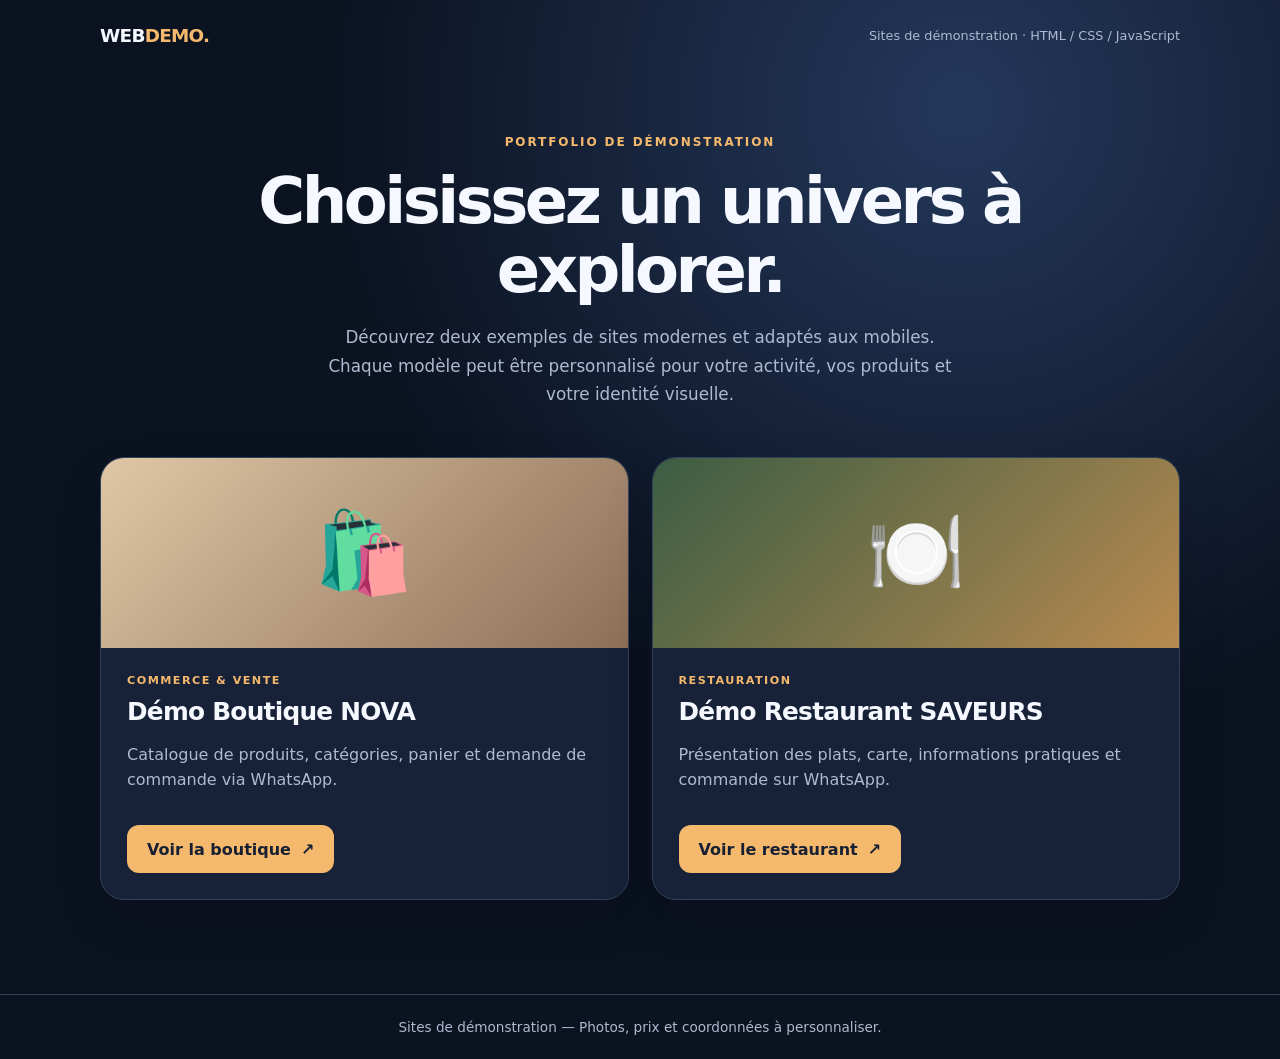
==== index.html @ 4763c435 "Ajout des sites de demonstration boutique et restaurant" ====
<!DOCTYPE html>
<html lang="fr">
<head>
  <meta charset="UTF-8">
  <meta name="viewport" content="width=device-width, initial-scale=1">
  <meta name="theme-color" content="#101827">
  <meta name="description" content="Deux exemples de sites professionnels : boutique en ligne et restaurant.">
  <title>Mes démonstrations de sites web</title>
  <style>
    :root{color-scheme:dark;--bg:#0b1220;--card:#172238;--line:#30415b;--text:#f6f8ff;--muted:#adbad0;--accent:#f5b96d}
    *{box-sizing:border-box}
    body{margin:0;min-height:100vh;font-family:Inter,system-ui,-apple-system,'Segoe UI',sans-serif;color:var(--text);background:radial-gradient(ellipse at 75% 10%,#24385b 0%,transparent 47%),var(--bg)}
    .container{width:min(1080px,calc(100% - 36px));margin:auto}
    header{padding:25px 0;display:flex;justify-content:space-between;align-items:center;gap:20px}
    .logo{font-size:1.15rem;font-weight:800;letter-spacing:-.04em}.logo span{color:var(--accent)}
    header small{color:var(--muted);font-size:.8rem}
    main{text-align:center;padding:64px 0 94px}
    .eyebrow{color:var(--accent);font-weight:700;text-transform:uppercase;letter-spacing:.16em;font-size:.75rem}
    h1{font-size:clamp(2.2rem,5vw,4rem);letter-spacing:-.055em;line-height:1.08;max-width:790px;margin:18px auto}
    .intro{color:var(--muted);max-width:630px;margin:0 auto 48px;line-height:1.7;font-size:1.05rem}
    .grid{display:grid;grid-template-columns:repeat(2,minmax(0,1fr));gap:23px;text-align:left}
    .card{border:1px solid var(--line);border-radius:24px;background:var(--card);overflow:hidden;box-shadow:0 20px 50px #0002;transition:transform .2s,border-color .2s}
    .card:hover{transform:translateY(-4px);border-color:#8191aa}
    .visual{height:190px;display:flex;align-items:center;justify-content:center;font-size:5rem}
    .shop{background:linear-gradient(135deg,#dfc7a6,#8d6f58);}.food{background:linear-gradient(135deg,#3b5d43,#b88a50)}
    .body{padding:26px}.tag{color:var(--accent);text-transform:uppercase;font-size:.7rem;font-weight:700;letter-spacing:.13em}
    h2{margin:10px 0;font-size:1.55rem;letter-spacing:-.03em}.desc{color:var(--muted);line-height:1.6;min-height:50px}
    .btn{display:inline-flex;align-items:center;justify-content:center;gap:10px;margin-top:16px;background:var(--accent);color:#172033;padding:14px 20px;border-radius:12px;font-weight:800;text-decoration:none;min-height:48px}
    .btn:hover,.btn:focus-visible{background:#ffd093;outline-offset:3px}
    footer{border-top:1px solid var(--line);padding:24px 0;text-align:center;color:var(--muted);font-size:.85rem}
    @media(max-width:680px){header{padding:18px 0}header small{display:none}main{padding:44px 0 68px}.grid{grid-template-columns:1fr}.visual{height:155px}.intro{font-size:.97rem;margin-bottom:30px}.body{padding:22px}.btn{width:100%}}
  </style>
</head>
<body>
  <div class="container">
    <header><div class="logo">WEB<span>DEMO.</span></div><small>Sites de démonstration · HTML / CSS / JavaScript</small></header>
    <main>
      <div class="eyebrow">Portfolio de démonstration</div>
      <h1>Choisissez un univers à explorer.</h1>
      <p class="intro">Découvrez deux exemples de sites modernes et adaptés aux mobiles. Chaque modèle peut être personnalisé pour votre activité, vos produits et votre identité visuelle.</p>
      <section class="grid" aria-label="Choix de démonstration">
        <article class="card">
          <div class="visual shop" aria-hidden="true">🛍️</div>
          <div class="body"><div class="tag">Commerce & vente</div><h2>Démo Boutique NOVA</h2><p class="desc">Catalogue de produits, catégories, panier et demande de commande via WhatsApp.</p><a class="btn" href="./boutique/index.html">Voir la boutique <span aria-hidden="true">↗</span></a></div>
        </article>
        <article class="card">
          <div class="visual food" aria-hidden="true">🍽️</div>
          <div class="body"><div class="tag">Restauration</div><h2>Démo Restaurant SAVEURS</h2><p class="desc">Présentation des plats, carte, informations pratiques et commande sur WhatsApp.</p><a class="btn" href="./restaurant/index.html">Voir le restaurant <span aria-hidden="true">↗</span></a></div>
        </article>
      </section>
    </main>
  </div>
  <footer><div class="container">Sites de démonstration — Photos, prix et coordonnées à personnaliser.</div></footer>
</body>
</html>
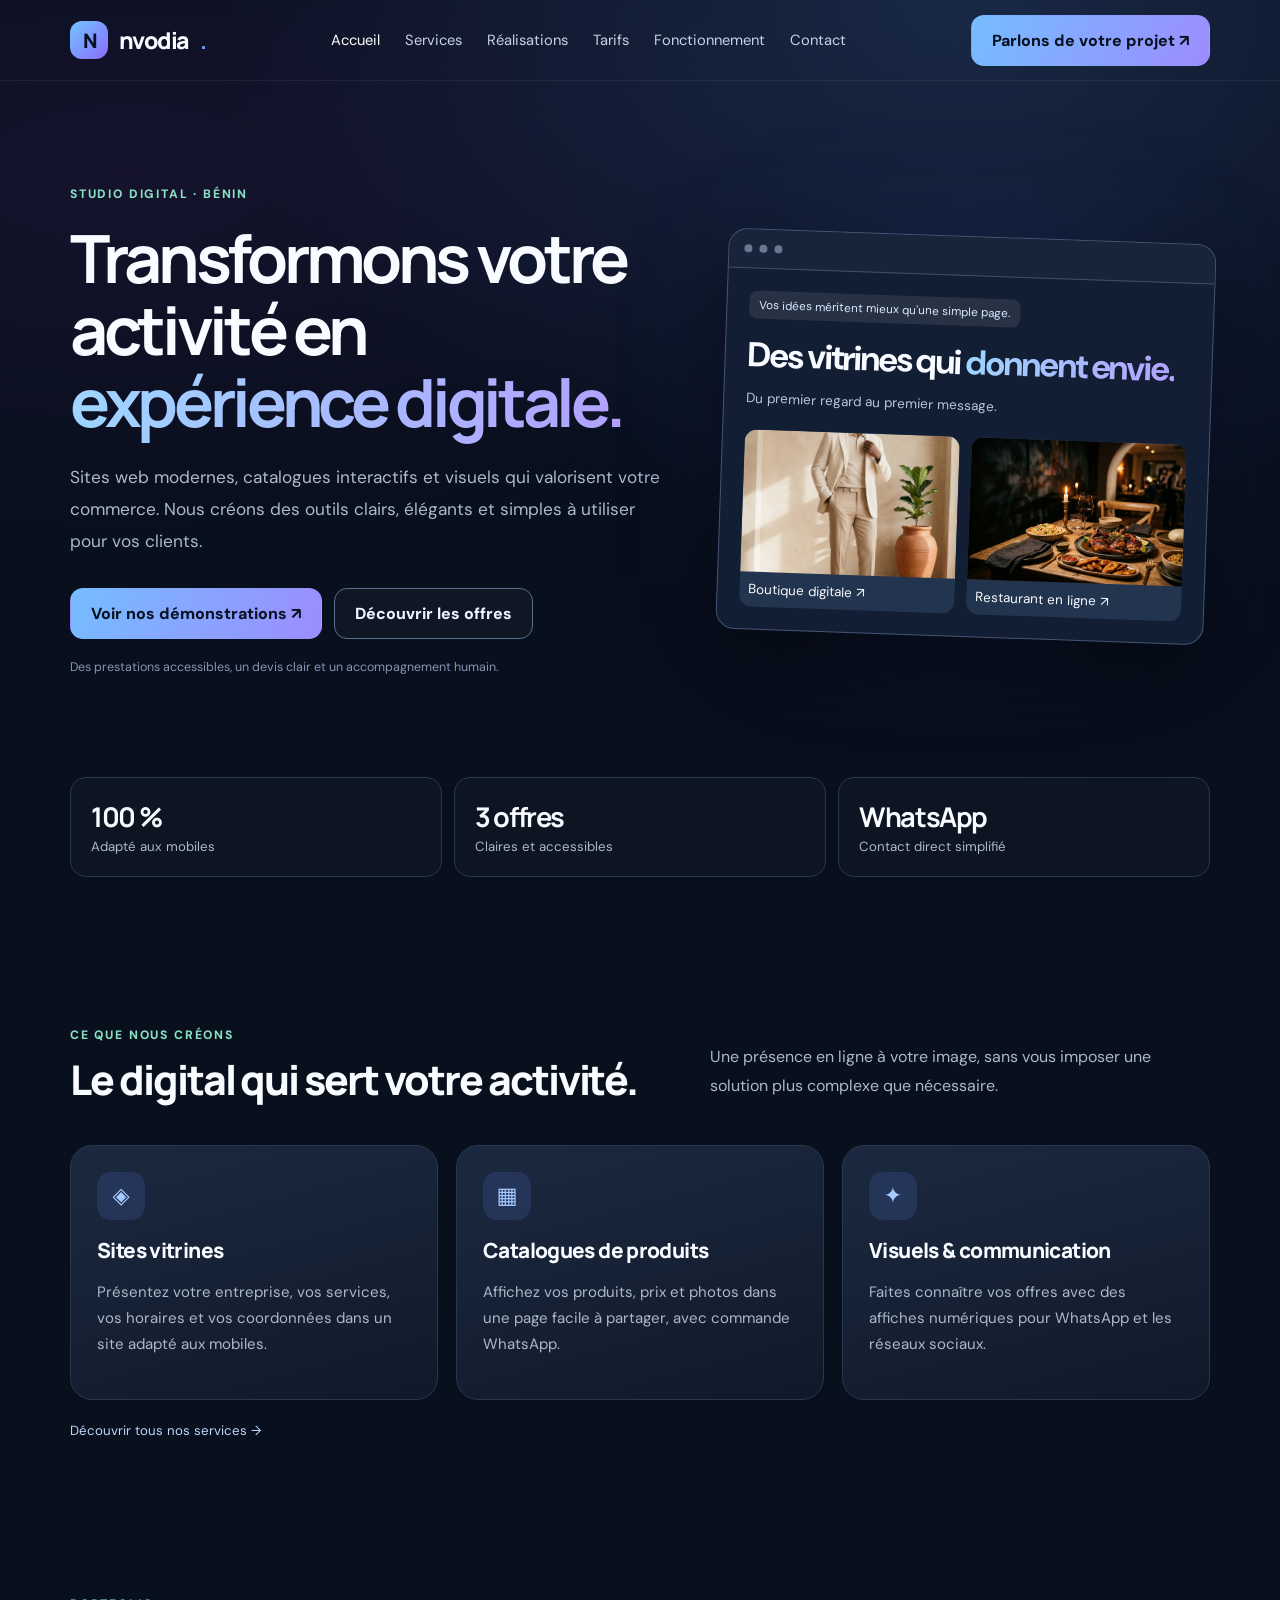
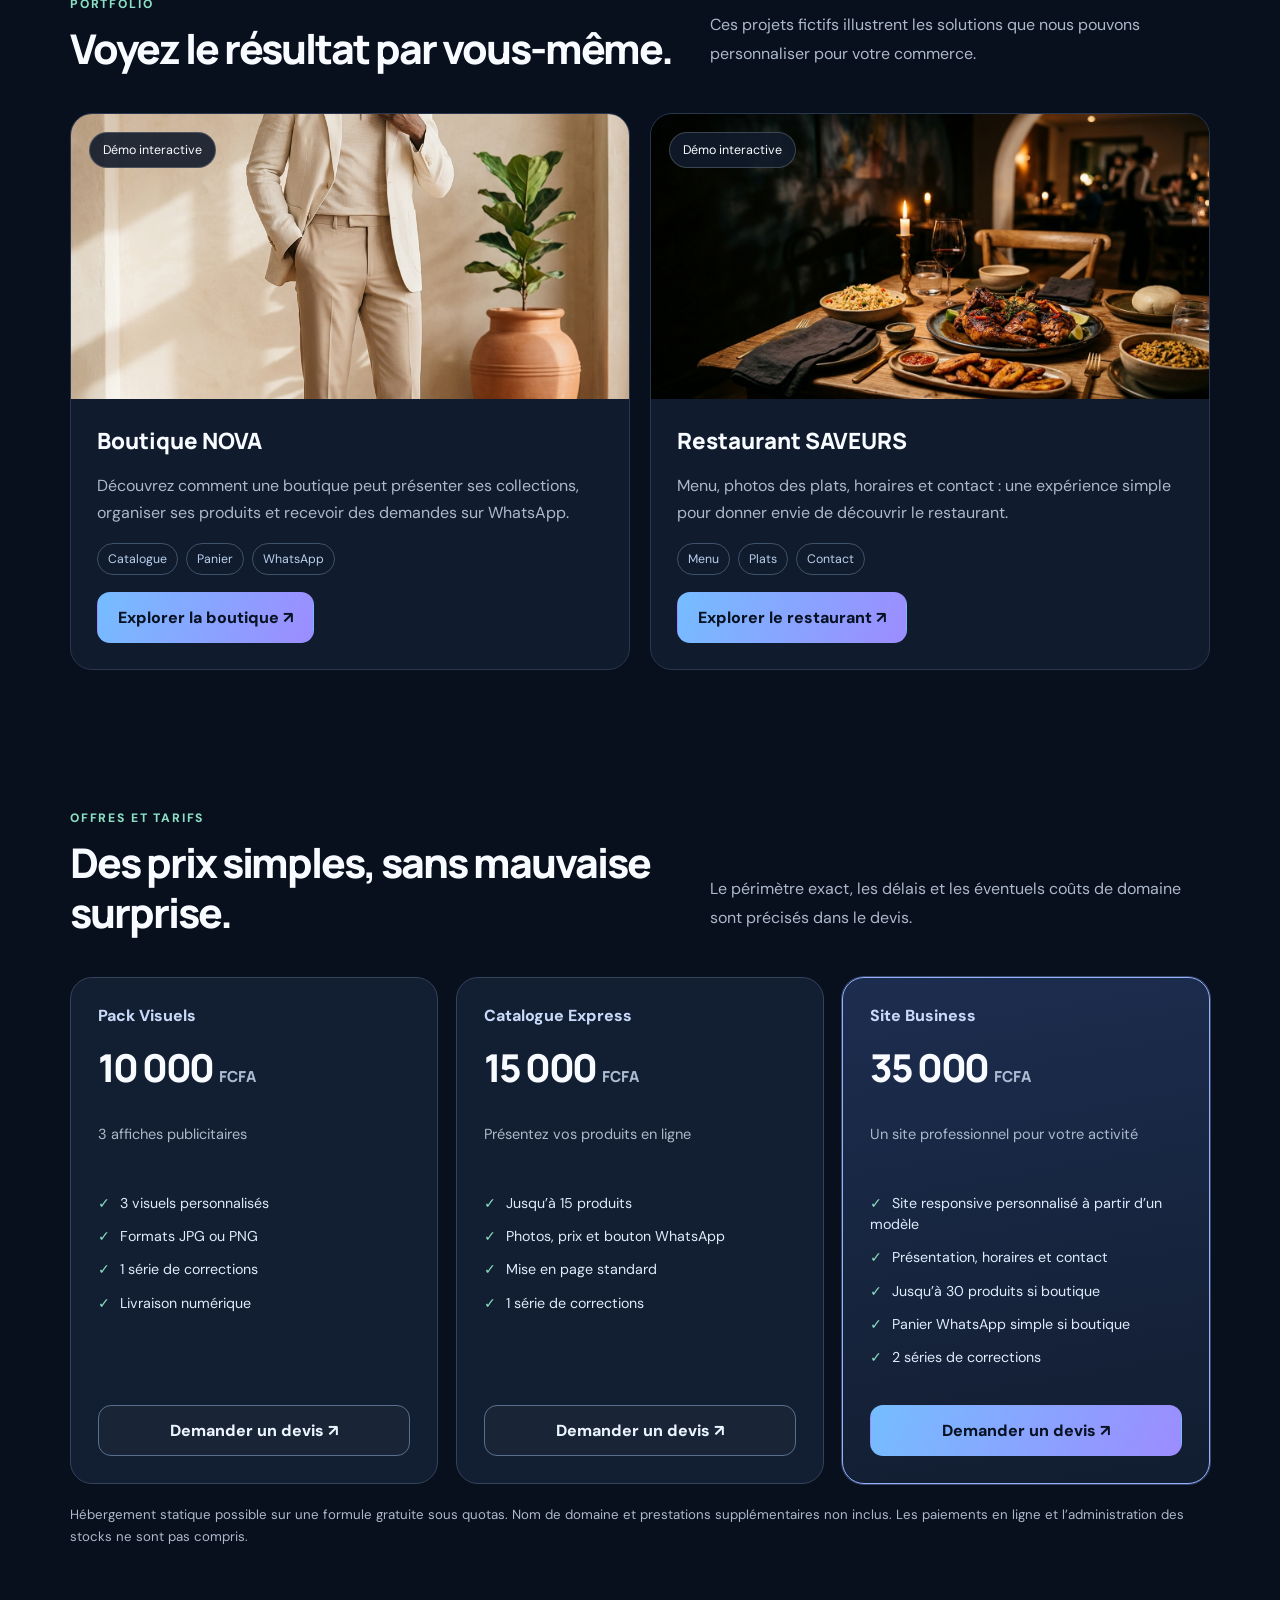
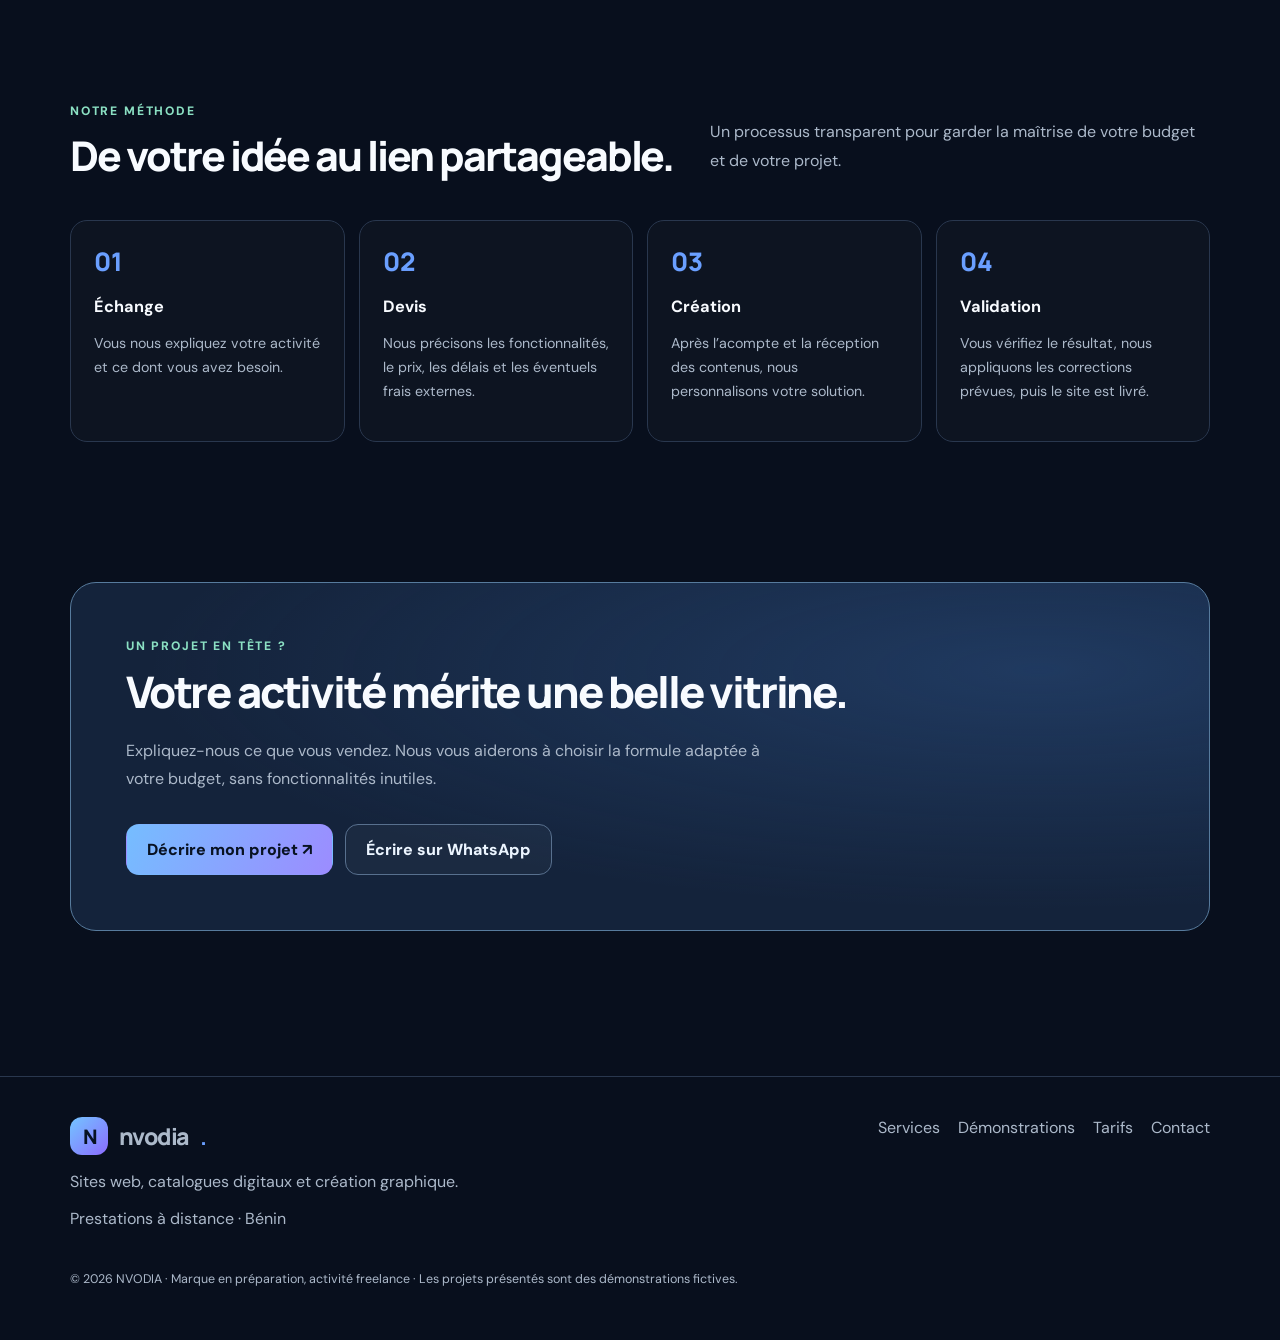
==== commit 8f28df26: "nouvelle interfaces" ====
--- a/index.html
+++ b/index.html
@@ -1,55 +1 @@
-<!DOCTYPE html>
-<html lang="fr">
-<head>
-  <meta charset="UTF-8">
-  <meta name="viewport" content="width=device-width, initial-scale=1">
-  <meta name="theme-color" content="#101827">
-  <meta name="description" content="Deux exemples de sites professionnels : boutique en ligne et restaurant.">
-  <title>Mes démonstrations de sites web</title>
-  <style>
-    :root{color-scheme:dark;--bg:#0b1220;--card:#172238;--line:#30415b;--text:#f6f8ff;--muted:#adbad0;--accent:#f5b96d}
-    *{box-sizing:border-box}
-    body{margin:0;min-height:100vh;font-family:Inter,system-ui,-apple-system,'Segoe UI',sans-serif;color:var(--text);background:radial-gradient(ellipse at 75% 10%,#24385b 0%,transparent 47%),var(--bg)}
-    .container{width:min(1080px,calc(100% - 36px));margin:auto}
-    header{padding:25px 0;display:flex;justify-content:space-between;align-items:center;gap:20px}
-    .logo{font-size:1.15rem;font-weight:800;letter-spacing:-.04em}.logo span{color:var(--accent)}
-    header small{color:var(--muted);font-size:.8rem}
-    main{text-align:center;padding:64px 0 94px}
-    .eyebrow{color:var(--accent);font-weight:700;text-transform:uppercase;letter-spacing:.16em;font-size:.75rem}
-    h1{font-size:clamp(2.2rem,5vw,4rem);letter-spacing:-.055em;line-height:1.08;max-width:790px;margin:18px auto}
-    .intro{color:var(--muted);max-width:630px;margin:0 auto 48px;line-height:1.7;font-size:1.05rem}
-    .grid{display:grid;grid-template-columns:repeat(2,minmax(0,1fr));gap:23px;text-align:left}
-    .card{border:1px solid var(--line);border-radius:24px;background:var(--card);overflow:hidden;box-shadow:0 20px 50px #0002;transition:transform .2s,border-color .2s}
-    .card:hover{transform:translateY(-4px);border-color:#8191aa}
-    .visual{height:190px;display:flex;align-items:center;justify-content:center;font-size:5rem}
-    .shop{background:linear-gradient(135deg,#dfc7a6,#8d6f58);}.food{background:linear-gradient(135deg,#3b5d43,#b88a50)}
-    .body{padding:26px}.tag{color:var(--accent);text-transform:uppercase;font-size:.7rem;font-weight:700;letter-spacing:.13em}
-    h2{margin:10px 0;font-size:1.55rem;letter-spacing:-.03em}.desc{color:var(--muted);line-height:1.6;min-height:50px}
-    .btn{display:inline-flex;align-items:center;justify-content:center;gap:10px;margin-top:16px;background:var(--accent);color:#172033;padding:14px 20px;border-radius:12px;font-weight:800;text-decoration:none;min-height:48px}
-    .btn:hover,.btn:focus-visible{background:#ffd093;outline-offset:3px}
-    footer{border-top:1px solid var(--line);padding:24px 0;text-align:center;color:var(--muted);font-size:.85rem}
-    @media(max-width:680px){header{padding:18px 0}header small{display:none}main{padding:44px 0 68px}.grid{grid-template-columns:1fr}.visual{height:155px}.intro{font-size:.97rem;margin-bottom:30px}.body{padding:22px}.btn{width:100%}}
-  </style>
-</head>
-<body>
-  <div class="container">
-    <header><div class="logo">WEB<span>DEMO.</span></div><small>Sites de démonstration · HTML / CSS / JavaScript</small></header>
-    <main>
-      <div class="eyebrow">Portfolio de démonstration</div>
-      <h1>Choisissez un univers à explorer.</h1>
-      <p class="intro">Découvrez deux exemples de sites modernes et adaptés aux mobiles. Chaque modèle peut être personnalisé pour votre activité, vos produits et votre identité visuelle.</p>
-      <section class="grid" aria-label="Choix de démonstration">
-        <article class="card">
-          <div class="visual shop" aria-hidden="true">🛍️</div>
-          <div class="body"><div class="tag">Commerce & vente</div><h2>Démo Boutique NOVA</h2><p class="desc">Catalogue de produits, catégories, panier et demande de commande via WhatsApp.</p><a class="btn" href="./boutique/index.html">Voir la boutique <span aria-hidden="true">↗</span></a></div>
-        </article>
-        <article class="card">
-          <div class="visual food" aria-hidden="true">🍽️</div>
-          <div class="body"><div class="tag">Restauration</div><h2>Démo Restaurant SAVEURS</h2><p class="desc">Présentation des plats, carte, informations pratiques et commande sur WhatsApp.</p><a class="btn" href="./restaurant/index.html">Voir le restaurant <span aria-hidden="true">↗</span></a></div>
-        </article>
-      </section>
-    </main>
-  </div>
-  <footer><div class="container">Sites de démonstration — Photos, prix et coordonnées à personnaliser.</div></footer>
-</body>
-</html>
+<!doctype html><html lang="fr"><head><meta charset="UTF-8"><meta name="viewport" content="width=device-width,initial-scale=1"><meta name="theme-color" content="#080f1d"><meta name="description" content="NVODIA présente ses services de création de sites vitrines, catalogues et communication digitale au Bénin."><title>Création de sites web et solutions digitales | NVODIA</title><link rel="stylesheet" href="./assets/style.css"></head><body><div class="topbar"><div class="container"><header class="navbar"><a class="brand" href="./index.html" aria-label="NVODIA accueil"><span class="brand-mark">N</span>nvodia<b>.</b></a><button class="menu-toggle" aria-label="Ouvrir le menu" aria-controls="navigation" aria-expanded="false">☰</button><nav id="navigation" class="navlinks" aria-label="Navigation principale"><a href="./index.html" aria-current="page">Accueil</a><a href="./services.html">Services</a><a href="./realisations.html">Réalisations</a><a href="./tarifs.html">Tarifs</a><a href="./processus.html">Fonctionnement</a><a href="./contact.html">Contact</a></nav><a class="nav-cta" href="./contact.html">Parlons de votre projet ↗</a></header></div></div><main><div class="container"><div class="hero"><div><div class="eyebrow">Studio digital · Bénin</div><h1>Transformons votre activité en <span class="gradient-text">expérience digitale.</span></h1><p class="lead">Sites web modernes, catalogues interactifs et visuels qui valorisent votre commerce. Nous créons des outils clairs, élégants et simples à utiliser pour vos clients.</p><div class="actions"><a class="btn" href="./realisations.html">Voir nos démonstrations ↗</a><a class="btn btn-outline" href="./tarifs.html">Découvrir les offres</a></div><p class="subnote">Des prestations accessibles, un devis clair et un accompagnement humain.</p></div><div class="hero-art"><div class="browser"><div class="browser-bar"><span class="dot"></span><span class="dot"></span><span class="dot"></span></div><div class="browser-body"><span class="mini-label">Vos idées méritent mieux qu'une simple page.</span><h3>Des vitrines qui <span class="gradient-text">donnent envie.</span></h3><p>Du premier regard au premier message.</p><div class="mini-tiles"><div class="mini-tile"><img src="./boutique/assets/hero-boutique.jpg" alt="Aperçu boutique"><small>Boutique digitale ↗</small></div><div class="mini-tile"><img src="./restaurant/assets/hero-restaurant.jpg" alt="Aperçu restaurant"><small>Restaurant en ligne ↗</small></div></div></div></div></div></div><div class="stats"><div class="stat"><strong>100 %</strong><span>Adapté aux mobiles</span></div><div class="stat"><strong>3 offres</strong><span>Claires et accessibles</span></div><div class="stat"><strong>WhatsApp</strong><span>Contact direct simplifié</span></div></div></div><section><div class="container"><div class="section-head"><div><div class="eyebrow">Ce que nous créons</div><h2>Le digital qui sert votre activité.</h2></div><p>Une présence en ligne à votre image, sans vous imposer une solution plus complexe que nécessaire.</p></div><div class="grid-3"><article class="card"><div class="card-icon">◈</div><h3>Sites vitrines</h3><p>Présentez votre entreprise, vos services, vos horaires et vos coordonnées dans un site adapté aux mobiles.</p></article><article class="card"><div class="card-icon">▦</div><h3>Catalogues de produits</h3><p>Affichez vos produits, prix et photos dans une page facile à partager, avec commande WhatsApp.</p></article><article class="card"><div class="card-icon">✦</div><h3>Visuels & communication</h3><p>Faites connaître vos offres avec des affiches numériques pour WhatsApp et les réseaux sociaux.</p></article></div><p class="muted-note"><a class="highlight" href="./services.html">Découvrir tous nos services →</a></p></div></section><section><div class="container"><div class="section-head"><div><div class="eyebrow">Portfolio</div><h2>Voyez le résultat par vous-même.</h2></div><p>Ces projets fictifs illustrent les solutions que nous pouvons personnaliser pour votre commerce.</p></div><div class="work-grid"><article class="work-card"><div class="work-media"><img src="./boutique/assets/hero-boutique.jpg" alt="Exemple visuel de la boutique NOVA" loading="lazy"><span class="over">Démo interactive</span></div><div class="work-content"><h3>Boutique NOVA</h3><p>Découvrez comment une boutique peut présenter ses collections, organiser ses produits et recevoir des demandes sur WhatsApp.</p><div class="taglist"><span>Catalogue</span><span>Panier</span><span>WhatsApp</span></div><a class="btn" href="./boutique/index.html">Explorer la boutique ↗</a></div></article><article class="work-card"><div class="work-media"><img src="./restaurant/assets/hero-restaurant.jpg" alt="Exemple visuel du restaurant SAVEURS" loading="lazy"><span class="over">Démo interactive</span></div><div class="work-content"><h3>Restaurant SAVEURS</h3><p>Menu, photos des plats, horaires et contact : une expérience simple pour donner envie de découvrir le restaurant.</p><div class="taglist"><span>Menu</span><span>Plats</span><span>Contact</span></div><a class="btn" href="./restaurant/index.html">Explorer le restaurant ↗</a></div></article></div></div></section><section><div class="container"><div class="section-head"><div><div class="eyebrow">Offres et tarifs</div><h2>Des prix simples, sans mauvaise surprise.</h2></div><p>Le périmètre exact, les délais et les éventuels coûts de domaine sont précisés dans le devis.</p></div><div class="prices"><article class="price-card "><div class="plan-name">Pack Visuels</div><div class="amount">10 000 <small>FCFA</small></div><p>3 affiches publicitaires</p><ul class="checks"><li>3 visuels personnalisés</li><li>Formats JPG ou PNG</li><li>1 série de corrections</li><li>Livraison numérique</li></ul><a class="btn btn-outline" href="./contact.html?offre=0">Demander un devis ↗</a></article><article class="price-card "><div class="plan-name">Catalogue Express</div><div class="amount">15 000 <small>FCFA</small></div><p>Présentez vos produits en ligne</p><ul class="checks"><li>Jusqu’à 15 produits</li><li>Photos, prix et bouton WhatsApp</li><li>Mise en page standard</li><li>1 série de corrections</li></ul><a class="btn btn-outline" href="./contact.html?offre=1">Demander un devis ↗</a></article><article class="price-card featured"><div class="plan-name">Site Business</div><div class="amount">35 000 <small>FCFA</small></div><p>Un site professionnel pour votre activité</p><ul class="checks"><li>Site responsive personnalisé à partir d’un modèle</li><li>Présentation, horaires et contact</li><li>Jusqu’à 30 produits si boutique</li><li>Panier WhatsApp simple si boutique</li><li>2 séries de corrections</li></ul><a class="btn " href="./contact.html?offre=2">Demander un devis ↗</a></article></div><p class="muted-note">Hébergement statique possible sur une formule gratuite sous quotas. Nom de domaine et prestations supplémentaires non inclus. Les paiements en ligne et l’administration des stocks ne sont pas compris.</p></div></section><section><div class="container"><div class="section-head"><div><div class="eyebrow">Notre méthode</div><h2>De votre idée au lien partageable.</h2></div><p>Un processus transparent pour garder la maîtrise de votre budget et de votre projet.</p></div><div class="stepgrid"><article class="step"><div class="step-num">01</div><h3>Échange</h3><p>Vous nous expliquez votre activité et ce dont vous avez besoin.</p></article><article class="step"><div class="step-num">02</div><h3>Devis</h3><p>Nous précisons les fonctionnalités, le prix, les délais et les éventuels frais externes.</p></article><article class="step"><div class="step-num">03</div><h3>Création</h3><p>Après l’acompte et la réception des contenus, nous personnalisons votre solution.</p></article><article class="step"><div class="step-num">04</div><h3>Validation</h3><p>Vous vérifiez le résultat, nous appliquons les corrections prévues, puis le site est livré.</p></article></div></div></section><section><div class="container"><div class="cta-panel"><div class="eyebrow">Un projet en tête ?</div><h2>Votre activité mérite une belle vitrine.</h2><p>Expliquez-nous ce que vous vendez. Nous vous aiderons à choisir la formule adaptée à votre budget, sans fonctionnalités inutiles.</p><div class="actions"><a class="btn" href="./contact.html">Décrire mon projet ↗</a><a class="btn btn-outline" href="https://wa.me/2290156230406?text=Bonjour%20NVODIA%2C%20j%27aimerais%20discuter%20d%27un%20projet." target="_blank" rel="noopener noreferrer">Écrire sur WhatsApp</a></div></div></div></section></main><footer class="footer"><div class="container"><div class="footer-grid"><div><a class="brand" href="./index.html"><span class="brand-mark">N</span>nvodia<b>.</b></a><p>Sites web, catalogues digitaux et création graphique.</p><p>Prestations à distance · Bénin</p></div><div class="footer-links"><a href="./services.html">Services</a><a href="./realisations.html">Démonstrations</a><a href="./tarifs.html">Tarifs</a><a href="./contact.html">Contact</a></div></div><p class="copyright">© <span id="year">2026</span> NVODIA · Marque en préparation, activité freelance · Les projets présentés sont des démonstrations fictives.</p></div></footer><script src="./assets/app.js" defer></script><script>document.getElementById("year").textContent=new Date().getFullYear()</script></body></html>
--- a/assets/style.css
+++ b/assets/style.css
@@ -0,0 +1,2 @@
+@import url('https://fonts.googleapis.com/css2?family=DM+Sans:wght@400;500;600;700&family=Manrope:wght@400;500;600;700;800&display=swap');
+:root{--bg:#080f1d;--surface:#101b2d;--surface2:#17243a;--text:#f8fbff;--muted:#acb9ca;--line:#29374e;--blue:#6a9fff;--violet:#a789ff;--green:#8be0c3;--radius:22px;scroll-behavior:smooth}*{box-sizing:border-box}body{margin:0;background:var(--bg);color:var(--text);font-family:'DM Sans',system-ui,sans-serif}body:before{content:"";position:absolute;pointer-events:none;z-index:-1;inset:0 0 auto;height:690px;background:radial-gradient(ellipse at 75% 0%,#273e6a88,transparent 55%),radial-gradient(ellipse at 10% 25%,#20163b88,transparent 48%)}a{color:inherit;text-decoration:none}button,input,textarea,select{font:inherit}button{cursor:pointer}.container{width:min(1140px,calc(100% - 40px));margin:auto}.topbar{border-bottom:1px solid #ffffff10}.navbar{min-height:80px;display:flex;justify-content:space-between;align-items:center;gap:24px}.brand{display:inline-flex;align-items:center;gap:11px;font-weight:800;letter-spacing:-.065em;font-size:1.45rem;font-family:Manrope,sans-serif}.brand-mark{display:grid;place-items:center;width:38px;height:38px;border-radius:12px;background:linear-gradient(135deg,#73c5ff,#8b6bff);color:#071222;font-weight:900;font-size:1.25rem;letter-spacing:-.1em}.brand b{color:var(--blue)}.navlinks{display:flex;align-items:center;gap:25px}.navlinks a{font-size:.92rem;color:#c7d3e4}.navlinks a:hover,.navlinks a[aria-current=page]{color:white}.nav-cta,.btn{display:inline-flex;gap:10px;align-items:center;justify-content:center;border:1px solid transparent;padding:14px 20px;background:linear-gradient(115deg,#75bdff,#9c8cff);color:#081222;font-weight:800;border-radius:13px;transition:transform .2s,filter .2s;min-height:48px}.btn:hover,.nav-cta:hover{transform:translateY(-2px);filter:brightness(1.07)}.btn-outline{color:#ecf5ff;background:#ffffff08;border-color:#58708e}.btn-outline:hover{background:#ffffff14}.menu-toggle{display:none;background:none;border:1px solid var(--line);border-radius:10px;padding:8px;color:white;font-size:1.5rem}.hero{padding:105px 0 90px;display:grid;grid-template-columns:1.1fr .9fr;gap:55px;align-items:center}.eyebrow{color:var(--green);letter-spacing:.15em;text-transform:uppercase;font-size:.76rem;font-weight:800}.hero h1,.page-head h1{font-family:Manrope,sans-serif;letter-spacing:-.065em;font-size:clamp(2.7rem,5.2vw,5.3rem);line-height:1.08;margin:20px 0 24px}.gradient-text{background:linear-gradient(100deg,#9dd6ff,#b3a0ff);-webkit-background-clip:text;background-clip:text;color:transparent}.lead{font-size:1.08rem;color:var(--muted);line-height:1.85;max-width:610px}.actions{display:flex;gap:12px;flex-wrap:wrap;margin-top:30px}.subnote{color:#8596b1;font-size:.78rem;margin-top:20px}.hero-art{position:relative;isolation:isolate}.hero-art:before{content:"";position:absolute;background:#466ffe66;filter:blur(80px);inset:15%;z-index:-1}.browser{background:#121e33;border:1px solid #455573;border-radius:19px;box-shadow:0 30px 90px #0009;overflow:hidden;transform:rotate(2deg)}.browser-bar{height:39px;border-bottom:1px solid #40506a;display:flex;gap:7px;align-items:center;padding:0 15px;background:#17243a}.dot{height:8px;width:8px;border-radius:50%;background:#667893}.browser-body{padding:22px}.mini-label{display:inline-block;padding:6px 10px;background:#ffffff17;border-radius:8px;color:#dbeaff;font-size:.73rem}.browser h3{font-size:2.15rem;letter-spacing:-.06em;margin:18px 0 8px;line-height:1.1}.browser p{color:#b9c8dc;font-size:.84rem;line-height:1.6}.mini-tiles{display:grid;grid-template-columns:1fr 1fr;gap:12px;margin-top:20px}.mini-tile{border-radius:12px;overflow:hidden;background:#22344e}.mini-tile img{display:block;width:100%;height:142px;object-fit:cover}.mini-tile small{display:block;padding:9px}.mini-tile .fallback{height:142px;background:linear-gradient(130deg,#705444,#ac885f)}.stats{display:grid;grid-template-columns:repeat(3,1fr);gap:12px;margin:0 0 80px}.stat{padding:20px;border:1px solid var(--line);border-radius:16px;background:#ffffff06}.stat strong{display:block;font-family:Manrope;font-size:1.7rem;letter-spacing:-.05em}.stat span{font-size:.83rem;color:var(--muted)}section{padding:70px 0}.section-head{display:flex;justify-content:space-between;gap:30px;align-items:end;margin-bottom:28px}.section-head h2,.section-title{font:800 clamp(1.9rem,3.2vw,2.7rem)/1.2 Manrope,sans-serif;letter-spacing:-.05em;margin:12px 0}.section-head p,.section-desc{color:var(--muted);line-height:1.8;max-width:500px}.grid-3{display:grid;grid-template-columns:repeat(3,1fr);gap:18px}.card{border:1px solid var(--line);border-radius:var(--radius);background:linear-gradient(165deg,#1b2940,#101929);padding:26px}.card h3{font:800 1.3rem Manrope;margin:16px 0 12px;letter-spacing:-.03em}.card p{font-size:.94rem;line-height:1.75;color:var(--muted)}.card-icon{display:grid;place-items:center;background:#668cff25;color:#a5caff;border-radius:14px;width:48px;height:48px;font-size:1.4rem}.card a.textlink{display:inline-block;margin-top:15px;color:#a4c9ff;font-weight:700}.work-grid{display:grid;grid-template-columns:1fr 1fr;gap:20px}.work-card{border:1px solid var(--line);background:var(--surface);overflow:hidden;border-radius:22px}.work-media{position:relative;height:285px;background:linear-gradient(125deg,#705848,#b89672);overflow:hidden}.work-media img{width:100%;height:100%;object-fit:cover;display:block}.work-media .over{position:absolute;left:18px;top:18px;background:#111b2be6;padding:9px 13px;border:1px solid #ffffff30;border-radius:30px;font-size:.78rem}.work-content{padding:26px}.work-content h3{font:800 1.4rem Manrope;margin:0 0 8px}.work-content p{color:var(--muted);line-height:1.7}.taglist{display:flex;gap:8px;flex-wrap:wrap;margin:17px 0}.taglist span{font-size:.77rem;color:#bad0ee;border:1px solid #40516c;padding:7px 10px;border-radius:50px}.prices{display:grid;grid-template-columns:repeat(3,1fr);gap:18px}.price-card{background:#121e31;border:1px solid #34435a;border-radius:22px;padding:27px;display:flex;flex-direction:column}.price-card.featured{border-color:#94b1ff;box-shadow:0 0 0 1px #94b1ff55;background:linear-gradient(170deg,#1d2d4f,#111d30)}.plan-name{font-weight:800;color:#c8d9f9}.amount{font:800 2.4rem Manrope;letter-spacing:-.06em;margin:15px 0}.amount small{font-size:.95rem;letter-spacing:0;color:#aabbd2}.price-card p{color:var(--muted);line-height:1.7;font-size:.91rem}.checks{list-style:none;padding:0;margin:18px 0 24px;flex:1}.checks li{color:#dfebfb;margin:12px 0;font-size:.89rem;line-height:1.5}.checks li:before{content:'✓';color:var(--green);margin-right:10px}.price-card .btn{width:100%}.muted-note{color:var(--muted);font-size:.83rem;line-height:1.7;margin-top:20px}.stepgrid{display:grid;grid-template-columns:repeat(4,1fr);gap:14px}.step{padding:23px;border:1px solid var(--line);border-radius:17px;background:#ffffff05}.step-num{color:var(--blue);font:800 1.6rem Manrope}.step h3{font-size:1.02rem;margin:17px 0 6px}.step p{color:var(--muted);line-height:1.7;font-size:.89rem}.cta-panel{padding:55px;border:1px solid #577b9d;border-radius:26px;background:radial-gradient(ellipse at 85% 25%,#3767aa55,transparent 65%),#14233b}.cta-panel h2{font:800 clamp(1.9rem,3.4vw,3rem) Manrope;letter-spacing:-.05em;margin:8px 0}.cta-panel p{max-width:640px;color:var(--muted);line-height:1.8}.page-head{padding:72px 0 36px}.page-head h1{font-size:clamp(2.4rem,4.6vw,4rem);max-width:850px}.page-head .lead{max-width:760px}.info-block{border:1px solid var(--line);border-radius:18px;padding:28px;background:#ffffff06}.info-block h3{margin-top:0}.split{display:grid;grid-template-columns:1fr 1fr;gap:24px}.faq details{padding:20px 0;border-bottom:1px solid var(--line)}.faq summary{cursor:pointer;font-weight:700}.faq p{color:var(--muted);line-height:1.8}.contact-layout{display:grid;grid-template-columns:.9fr 1.1fr;gap:28px}.formbox{padding:27px;border:1px solid var(--line);border-radius:20px;background:var(--surface)}.field{display:grid;gap:7px;margin-bottom:15px}.field label{font-size:.85rem;font-weight:700}.field input,.field select,.field textarea{width:100%;background:#0c1626;border:1px solid #43536d;color:white;padding:13px 14px;border-radius:11px;min-height:46px}.field textarea{min-height:116px;resize:vertical}.field input:focus-visible,.field select:focus-visible,.field textarea:focus-visible{outline:2px solid var(--blue)}.footer{margin-top:75px;border-top:1px solid var(--line);padding:40px 0;color:var(--muted)}.footer-grid{display:flex;justify-content:space-between;gap:25px;flex-wrap:wrap}.footer-links{display:flex;gap:18px;flex-wrap:wrap}.footer-links a:hover{color:white}.copyright{font-size:.78rem;margin-top:26px}.highlight{color:#bdd7ff}.sr-only{position:absolute;width:1px;height:1px;padding:0;margin:-1px;overflow:hidden;clip:rect(0,0,0,0);white-space:nowrap;border:0}@media(max-width:900px){.hero{grid-template-columns:1fr;gap:42px;padding:70px 0}.hero-art{max-width:620px}.grid-3,.prices{grid-template-columns:1fr 1fr}.stepgrid{grid-template-columns:1fr 1fr}.contact-layout{grid-template-columns:1fr}}@media(max-width:680px){.navbar{min-height:68px}.menu-toggle{display:block}.navlinks{display:none;position:absolute;z-index:40;left:0;right:0;top:68px;background:#0e1829;border-bottom:1px solid var(--line);padding:20px;flex-direction:column;align-items:stretch}.navlinks.open{display:flex}.nav-cta{display:none}.hero{padding:48px 0}.hero h1{font-size:2.65rem}.section-head{display:block}.grid-3,.prices,.work-grid,.stepgrid,.stats,.split{grid-template-columns:1fr}section{padding:50px 0}.work-media{height:230px}.cta-panel{padding:28px}.contact-layout{grid-template-columns:1fr}.actions .btn{width:100%}.footer-grid{display:block}.footer-links{margin-top:22px}.browser{transform:none}}@media(prefers-reduced-motion:reduce){*,*:before,*:after{scroll-behavior:auto!important;transition:none!important}}
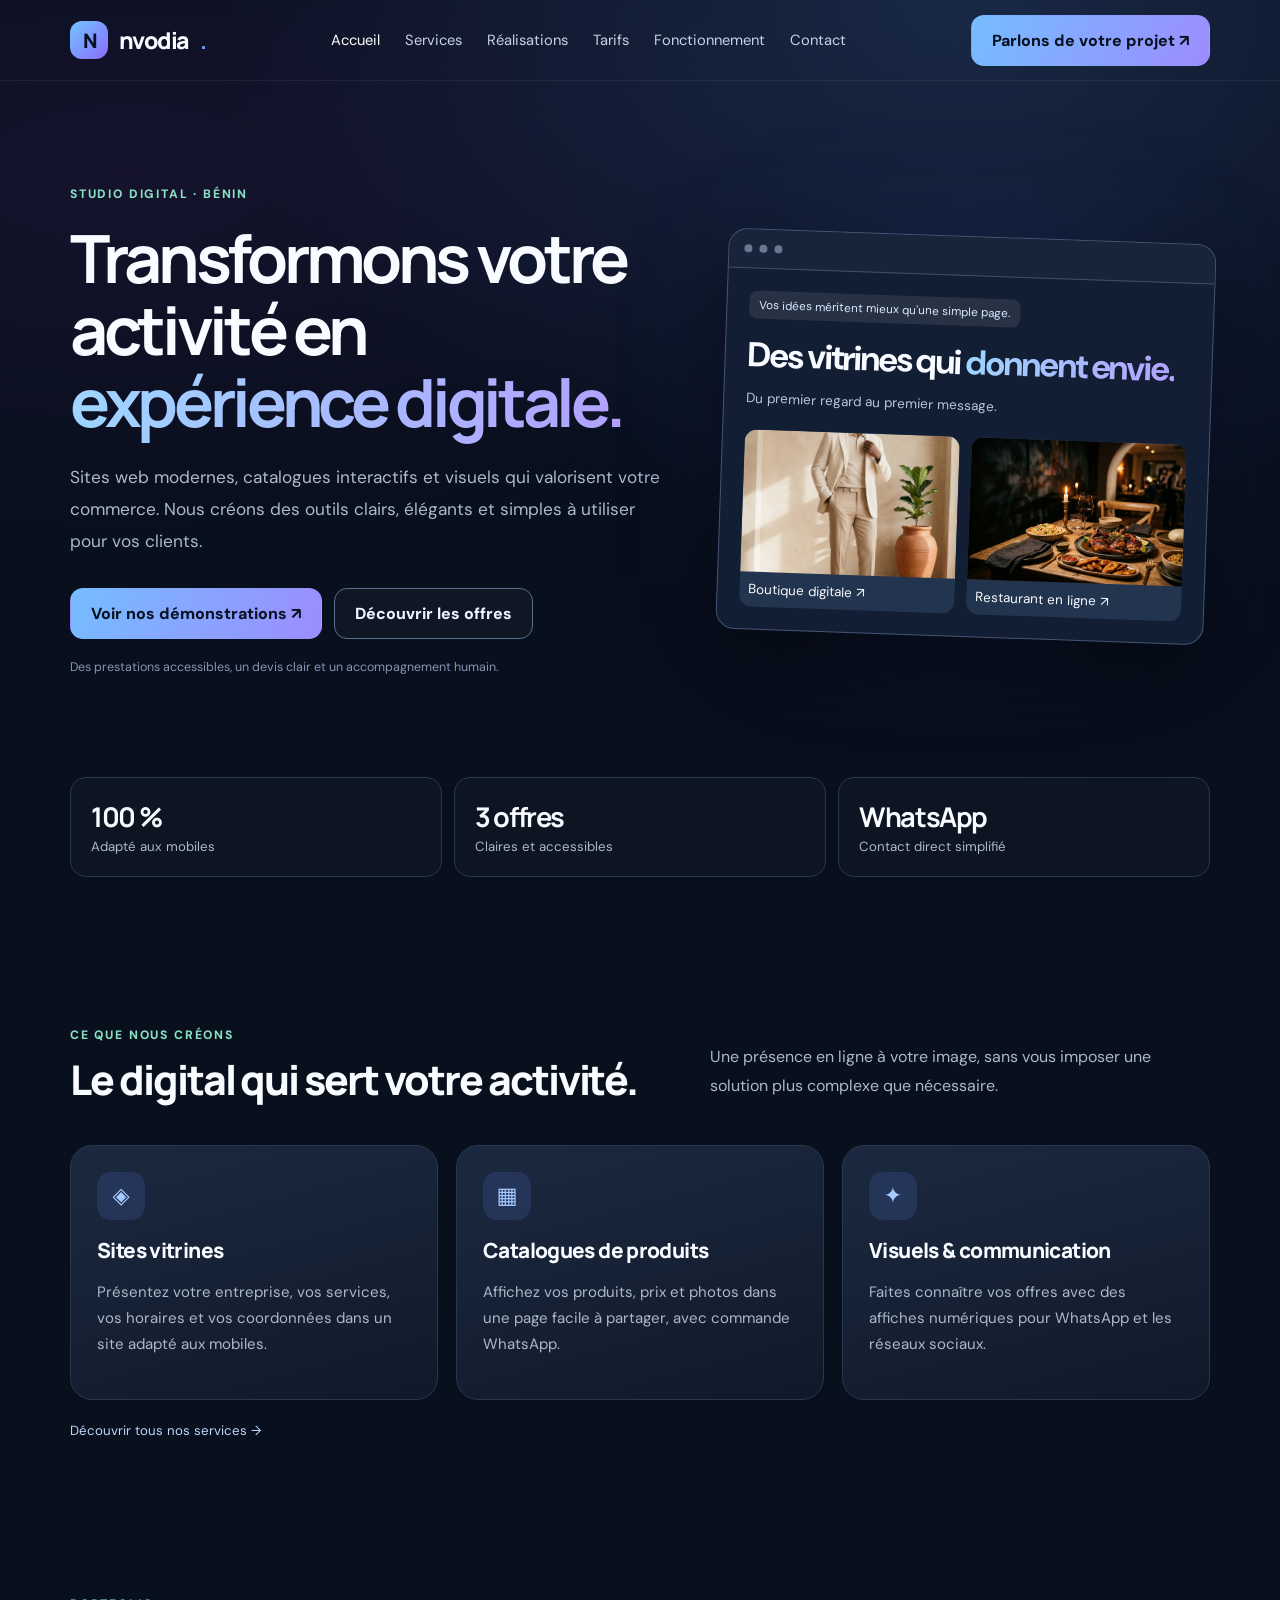
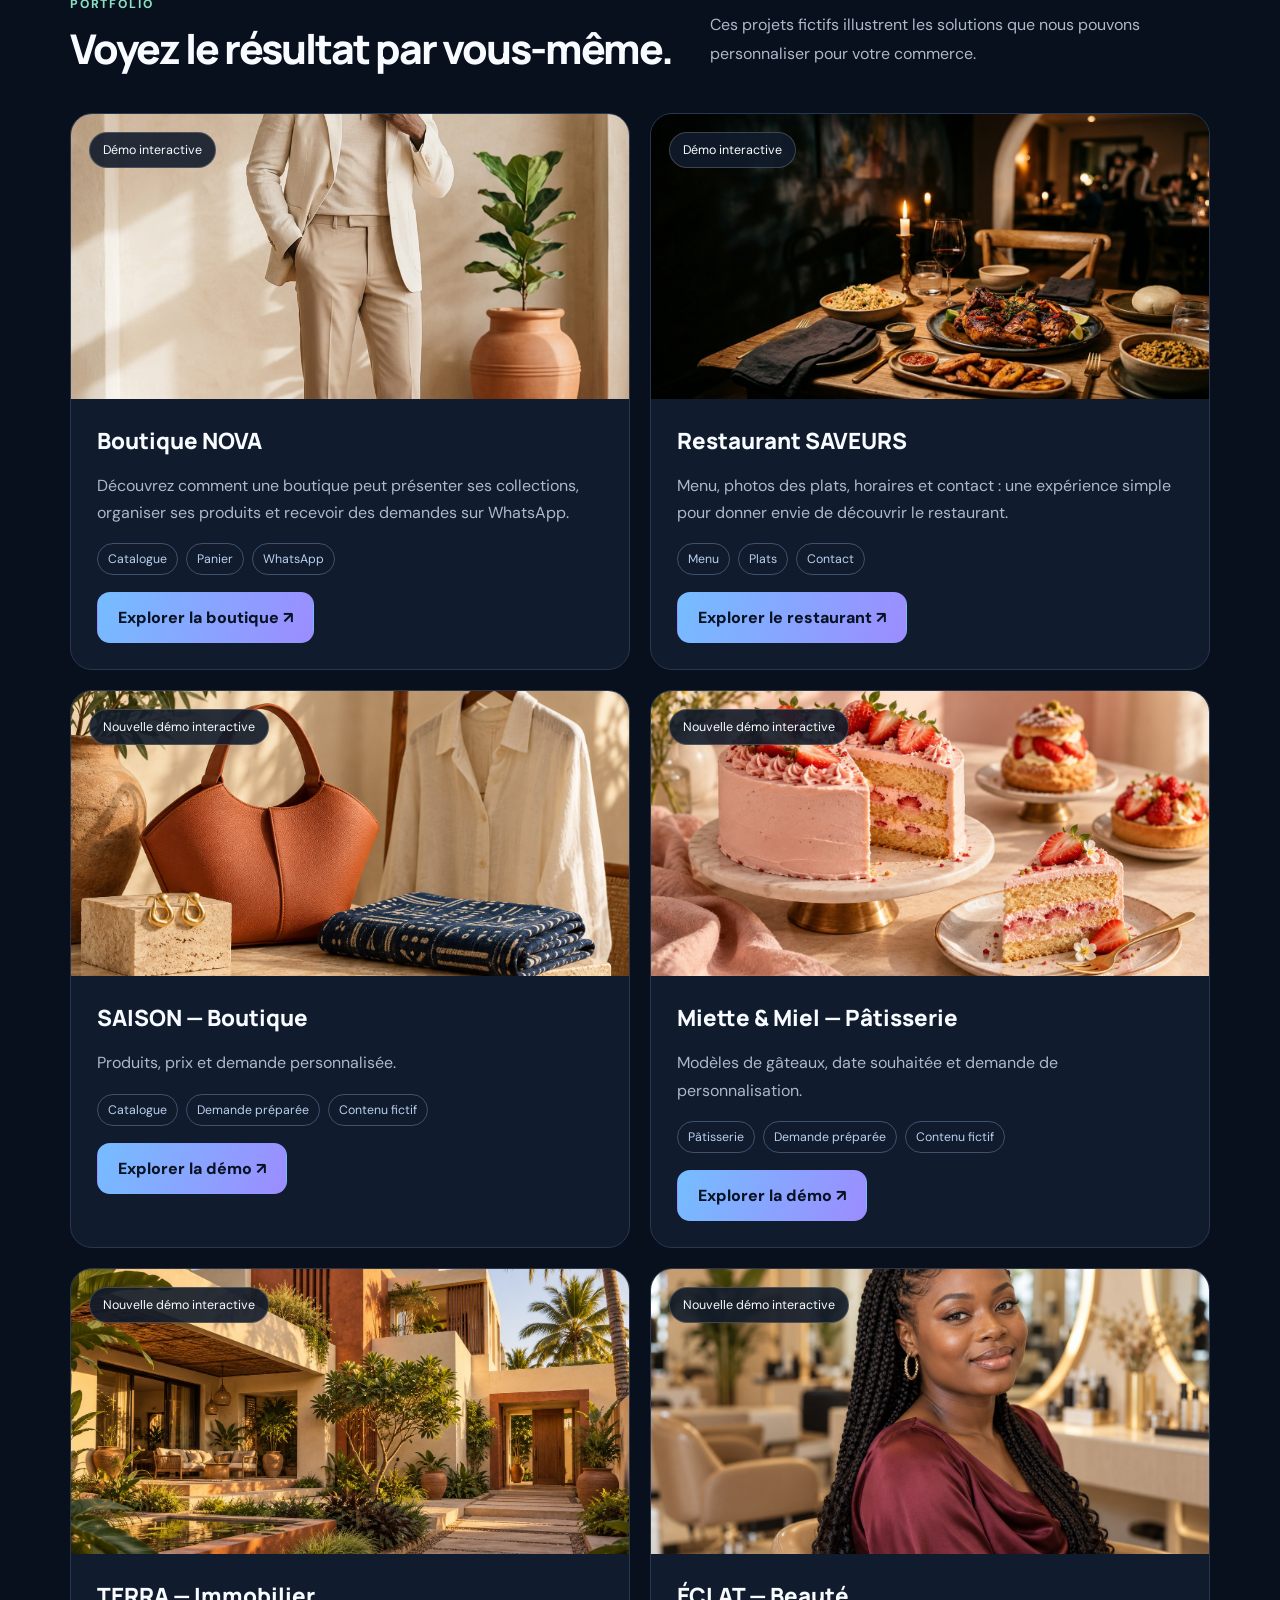
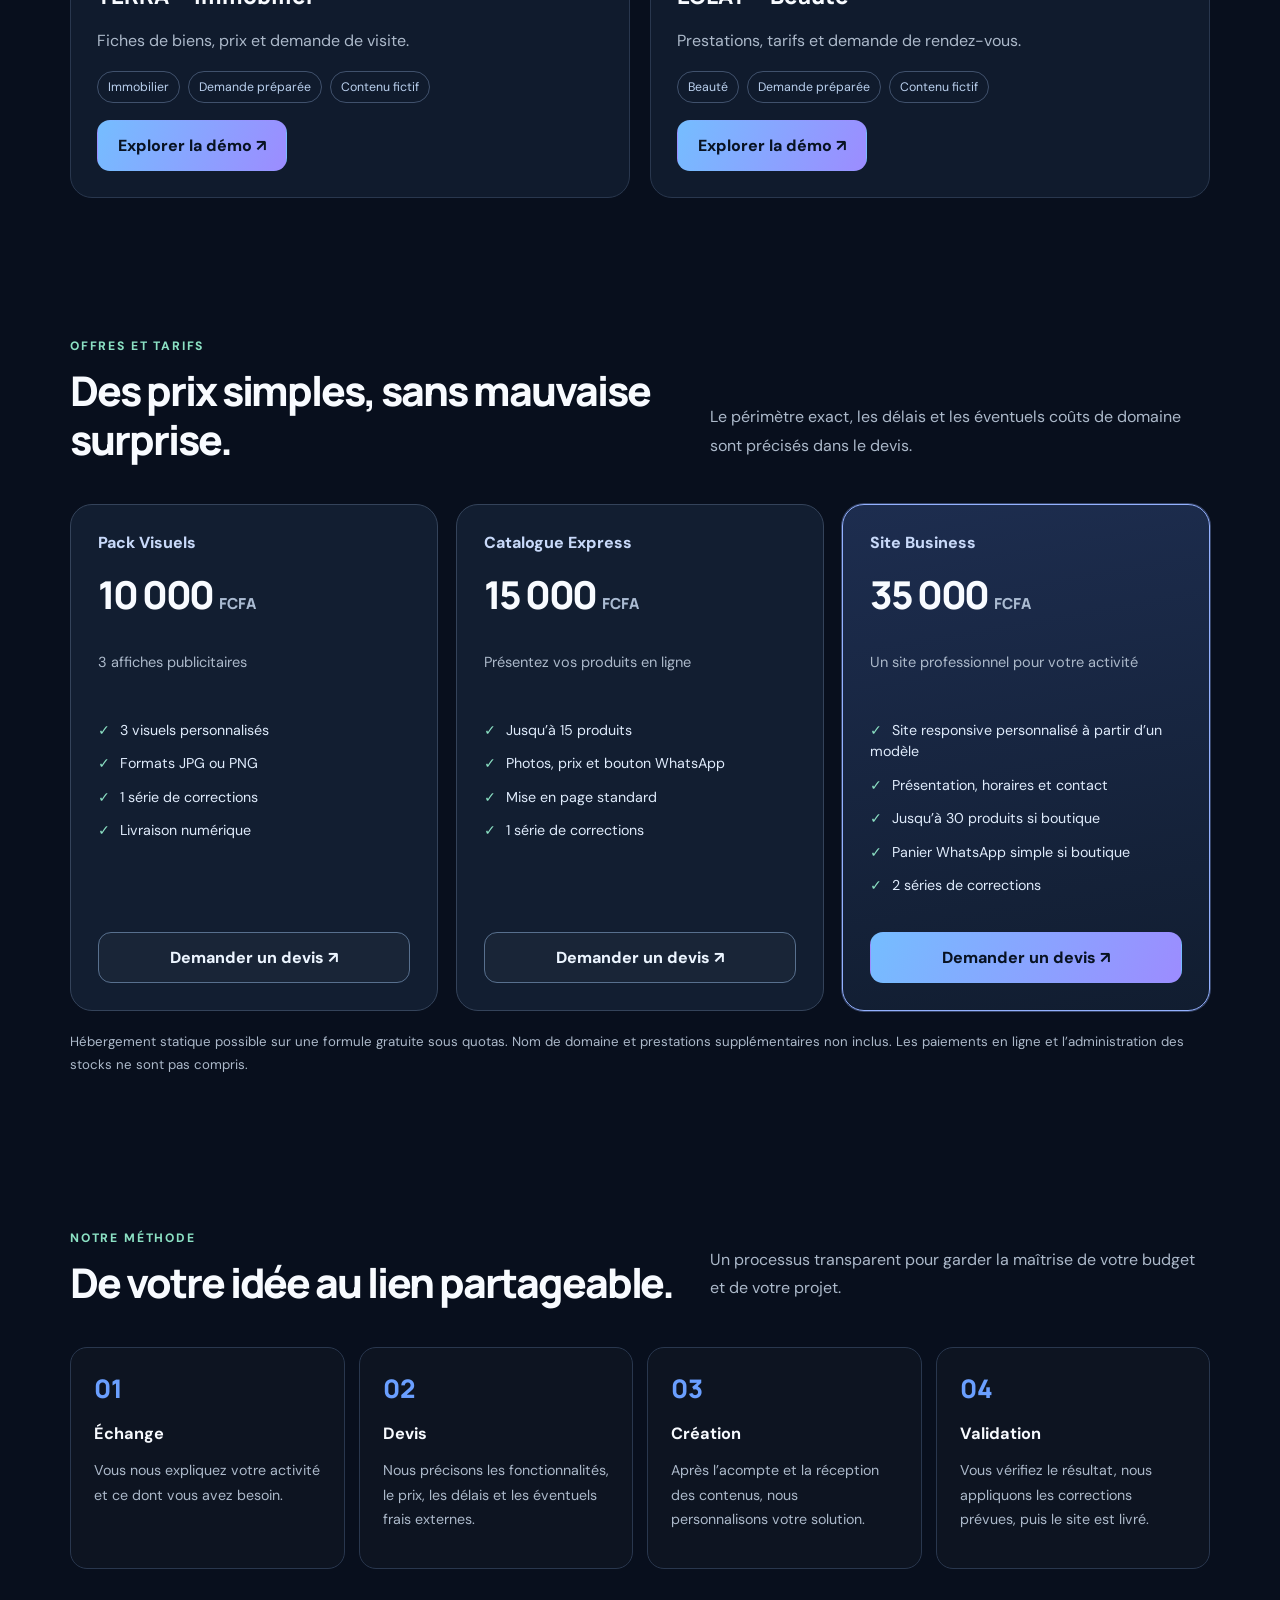
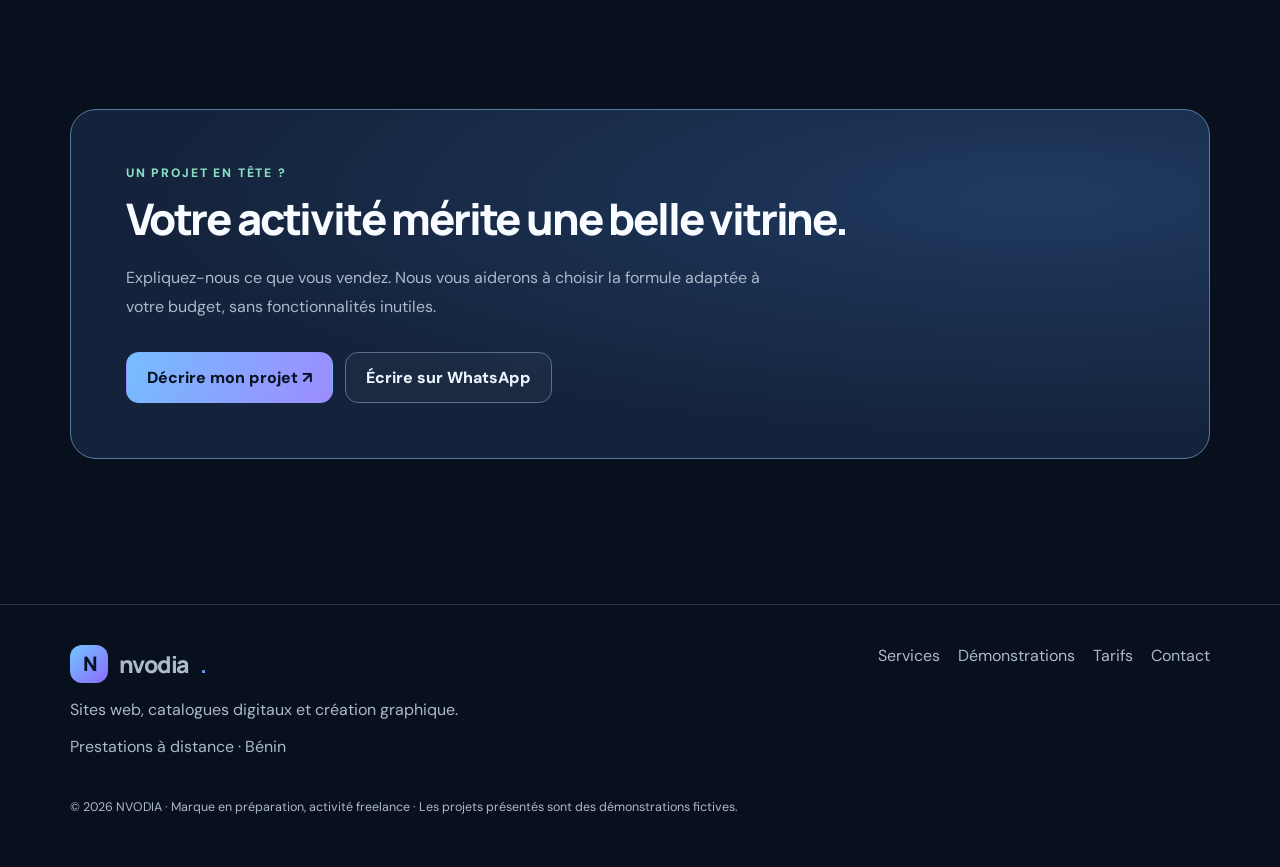
==== commit 2d3da7d3: "Ajoute quatre démos NVODIA et leurs visuels au portfolio" ====
--- a/index.html
+++ b/index.html
@@ -1 +1 @@
-<!doctype html><html lang="fr"><head><meta charset="UTF-8"><meta name="viewport" content="width=device-width,initial-scale=1"><meta name="theme-color" content="#080f1d"><meta name="description" content="NVODIA présente ses services de création de sites vitrines, catalogues et communication digitale au Bénin."><title>Création de sites web et solutions digitales | NVODIA</title><link rel="stylesheet" href="./assets/style.css"></head><body><div class="topbar"><div class="container"><header class="navbar"><a class="brand" href="./index.html" aria-label="NVODIA accueil"><span class="brand-mark">N</span>nvodia<b>.</b></a><button class="menu-toggle" aria-label="Ouvrir le menu" aria-controls="navigation" aria-expanded="false">☰</button><nav id="navigation" class="navlinks" aria-label="Navigation principale"><a href="./index.html" aria-current="page">Accueil</a><a href="./services.html">Services</a><a href="./realisations.html">Réalisations</a><a href="./tarifs.html">Tarifs</a><a href="./processus.html">Fonctionnement</a><a href="./contact.html">Contact</a></nav><a class="nav-cta" href="./contact.html">Parlons de votre projet ↗</a></header></div></div><main><div class="container"><div class="hero"><div><div class="eyebrow">Studio digital · Bénin</div><h1>Transformons votre activité en <span class="gradient-text">expérience digitale.</span></h1><p class="lead">Sites web modernes, catalogues interactifs et visuels qui valorisent votre commerce. Nous créons des outils clairs, élégants et simples à utiliser pour vos clients.</p><div class="actions"><a class="btn" href="./realisations.html">Voir nos démonstrations ↗</a><a class="btn btn-outline" href="./tarifs.html">Découvrir les offres</a></div><p class="subnote">Des prestations accessibles, un devis clair et un accompagnement humain.</p></div><div class="hero-art"><div class="browser"><div class="browser-bar"><span class="dot"></span><span class="dot"></span><span class="dot"></span></div><div class="browser-body"><span class="mini-label">Vos idées méritent mieux qu'une simple page.</span><h3>Des vitrines qui <span class="gradient-text">donnent envie.</span></h3><p>Du premier regard au premier message.</p><div class="mini-tiles"><div class="mini-tile"><img src="./boutique/assets/hero-boutique.jpg" alt="Aperçu boutique"><small>Boutique digitale ↗</small></div><div class="mini-tile"><img src="./restaurant/assets/hero-restaurant.jpg" alt="Aperçu restaurant"><small>Restaurant en ligne ↗</small></div></div></div></div></div></div><div class="stats"><div class="stat"><strong>100 %</strong><span>Adapté aux mobiles</span></div><div class="stat"><strong>3 offres</strong><span>Claires et accessibles</span></div><div class="stat"><strong>WhatsApp</strong><span>Contact direct simplifié</span></div></div></div><section><div class="container"><div class="section-head"><div><div class="eyebrow">Ce que nous créons</div><h2>Le digital qui sert votre activité.</h2></div><p>Une présence en ligne à votre image, sans vous imposer une solution plus complexe que nécessaire.</p></div><div class="grid-3"><article class="card"><div class="card-icon">◈</div><h3>Sites vitrines</h3><p>Présentez votre entreprise, vos services, vos horaires et vos coordonnées dans un site adapté aux mobiles.</p></article><article class="card"><div class="card-icon">▦</div><h3>Catalogues de produits</h3><p>Affichez vos produits, prix et photos dans une page facile à partager, avec commande WhatsApp.</p></article><article class="card"><div class="card-icon">✦</div><h3>Visuels & communication</h3><p>Faites connaître vos offres avec des affiches numériques pour WhatsApp et les réseaux sociaux.</p></article></div><p class="muted-note"><a class="highlight" href="./services.html">Découvrir tous nos services →</a></p></div></section><section><div class="container"><div class="section-head"><div><div class="eyebrow">Portfolio</div><h2>Voyez le résultat par vous-même.</h2></div><p>Ces projets fictifs illustrent les solutions que nous pouvons personnaliser pour votre commerce.</p></div><div class="work-grid"><article class="work-card"><div class="work-media"><img src="./boutique/assets/hero-boutique.jpg" alt="Exemple visuel de la boutique NOVA" loading="lazy"><span class="over">Démo interactive</span></div><div class="work-content"><h3>Boutique NOVA</h3><p>Découvrez comment une boutique peut présenter ses collections, organiser ses produits et recevoir des demandes sur WhatsApp.</p><div class="taglist"><span>Catalogue</span><span>Panier</span><span>WhatsApp</span></div><a class="btn" href="./boutique/index.html">Explorer la boutique ↗</a></div></article><article class="work-card"><div class="work-media"><img src="./restaurant/assets/hero-restaurant.jpg" alt="Exemple visuel du restaurant SAVEURS" loading="lazy"><span class="over">Démo interactive</span></div><div class="work-content"><h3>Restaurant SAVEURS</h3><p>Menu, photos des plats, horaires et contact : une expérience simple pour donner envie de découvrir le restaurant.</p><div class="taglist"><span>Menu</span><span>Plats</span><span>Contact</span></div><a class="btn" href="./restaurant/index.html">Explorer le restaurant ↗</a></div></article></div></div></section><section><div class="container"><div class="section-head"><div><div class="eyebrow">Offres et tarifs</div><h2>Des prix simples, sans mauvaise surprise.</h2></div><p>Le périmètre exact, les délais et les éventuels coûts de domaine sont précisés dans le devis.</p></div><div class="prices"><article class="price-card "><div class="plan-name">Pack Visuels</div><div class="amount">10 000 <small>FCFA</small></div><p>3 affiches publicitaires</p><ul class="checks"><li>3 visuels personnalisés</li><li>Formats JPG ou PNG</li><li>1 série de corrections</li><li>Livraison numérique</li></ul><a class="btn btn-outline" href="./contact.html?offre=0">Demander un devis ↗</a></article><article class="price-card "><div class="plan-name">Catalogue Express</div><div class="amount">15 000 <small>FCFA</small></div><p>Présentez vos produits en ligne</p><ul class="checks"><li>Jusqu’à 15 produits</li><li>Photos, prix et bouton WhatsApp</li><li>Mise en page standard</li><li>1 série de corrections</li></ul><a class="btn btn-outline" href="./contact.html?offre=1">Demander un devis ↗</a></article><article class="price-card featured"><div class="plan-name">Site Business</div><div class="amount">35 000 <small>FCFA</small></div><p>Un site professionnel pour votre activité</p><ul class="checks"><li>Site responsive personnalisé à partir d’un modèle</li><li>Présentation, horaires et contact</li><li>Jusqu’à 30 produits si boutique</li><li>Panier WhatsApp simple si boutique</li><li>2 séries de corrections</li></ul><a class="btn " href="./contact.html?offre=2">Demander un devis ↗</a></article></div><p class="muted-note">Hébergement statique possible sur une formule gratuite sous quotas. Nom de domaine et prestations supplémentaires non inclus. Les paiements en ligne et l’administration des stocks ne sont pas compris.</p></div></section><section><div class="container"><div class="section-head"><div><div class="eyebrow">Notre méthode</div><h2>De votre idée au lien partageable.</h2></div><p>Un processus transparent pour garder la maîtrise de votre budget et de votre projet.</p></div><div class="stepgrid"><article class="step"><div class="step-num">01</div><h3>Échange</h3><p>Vous nous expliquez votre activité et ce dont vous avez besoin.</p></article><article class="step"><div class="step-num">02</div><h3>Devis</h3><p>Nous précisons les fonctionnalités, le prix, les délais et les éventuels frais externes.</p></article><article class="step"><div class="step-num">03</div><h3>Création</h3><p>Après l’acompte et la réception des contenus, nous personnalisons votre solution.</p></article><article class="step"><div class="step-num">04</div><h3>Validation</h3><p>Vous vérifiez le résultat, nous appliquons les corrections prévues, puis le site est livré.</p></article></div></div></section><section><div class="container"><div class="cta-panel"><div class="eyebrow">Un projet en tête ?</div><h2>Votre activité mérite une belle vitrine.</h2><p>Expliquez-nous ce que vous vendez. Nous vous aiderons à choisir la formule adaptée à votre budget, sans fonctionnalités inutiles.</p><div class="actions"><a class="btn" href="./contact.html">Décrire mon projet ↗</a><a class="btn btn-outline" href="https://wa.me/2290156230406?text=Bonjour%20NVODIA%2C%20j%27aimerais%20discuter%20d%27un%20projet." target="_blank" rel="noopener noreferrer">Écrire sur WhatsApp</a></div></div></div></section></main><footer class="footer"><div class="container"><div class="footer-grid"><div><a class="brand" href="./index.html"><span class="brand-mark">N</span>nvodia<b>.</b></a><p>Sites web, catalogues digitaux et création graphique.</p><p>Prestations à distance · Bénin</p></div><div class="footer-links"><a href="./services.html">Services</a><a href="./realisations.html">Démonstrations</a><a href="./tarifs.html">Tarifs</a><a href="./contact.html">Contact</a></div></div><p class="copyright">© <span id="year">2026</span> NVODIA · Marque en préparation, activité freelance · Les projets présentés sont des démonstrations fictives.</p></div></footer><script src="./assets/app.js" defer></script><script>document.getElementById("year").textContent=new Date().getFullYear()</script></body></html>+<!doctype html><html lang="fr"><head><meta charset="UTF-8"><meta name="viewport" content="width=device-width,initial-scale=1"><meta name="theme-color" content="#080f1d"><meta name="description" content="NVODIA présente ses services de création de sites vitrines, catalogues et communication digitale au Bénin."><title>Création de sites web et solutions digitales | NVODIA</title><link rel="stylesheet" href="./assets/style.css"></head><body><div class="topbar"><div class="container"><header class="navbar"><a class="brand" href="./index.html" aria-label="NVODIA accueil"><span class="brand-mark">N</span>nvodia<b>.</b></a><button class="menu-toggle" aria-label="Ouvrir le menu" aria-controls="navigation" aria-expanded="false">☰</button><nav id="navigation" class="navlinks" aria-label="Navigation principale"><a href="./index.html" aria-current="page">Accueil</a><a href="./services.html">Services</a><a href="./realisations.html">Réalisations</a><a href="./tarifs.html">Tarifs</a><a href="./processus.html">Fonctionnement</a><a href="./contact.html">Contact</a></nav><a class="nav-cta" href="./contact.html">Parlons de votre projet ↗</a></header></div></div><main><div class="container"><div class="hero"><div><div class="eyebrow">Studio digital · Bénin</div><h1>Transformons votre activité en <span class="gradient-text">expérience digitale.</span></h1><p class="lead">Sites web modernes, catalogues interactifs et visuels qui valorisent votre commerce. Nous créons des outils clairs, élégants et simples à utiliser pour vos clients.</p><div class="actions"><a class="btn" href="./realisations.html">Voir nos démonstrations ↗</a><a class="btn btn-outline" href="./tarifs.html">Découvrir les offres</a></div><p class="subnote">Des prestations accessibles, un devis clair et un accompagnement humain.</p></div><div class="hero-art"><div class="browser"><div class="browser-bar"><span class="dot"></span><span class="dot"></span><span class="dot"></span></div><div class="browser-body"><span class="mini-label">Vos idées méritent mieux qu'une simple page.</span><h3>Des vitrines qui <span class="gradient-text">donnent envie.</span></h3><p>Du premier regard au premier message.</p><div class="mini-tiles"><div class="mini-tile"><img src="./boutique/assets/hero-boutique.jpg" alt="Aperçu boutique"><small>Boutique digitale ↗</small></div><div class="mini-tile"><img src="./restaurant/assets/hero-restaurant.jpg" alt="Aperçu restaurant"><small>Restaurant en ligne ↗</small></div></div></div></div></div></div><div class="stats"><div class="stat"><strong>100 %</strong><span>Adapté aux mobiles</span></div><div class="stat"><strong>3 offres</strong><span>Claires et accessibles</span></div><div class="stat"><strong>WhatsApp</strong><span>Contact direct simplifié</span></div></div></div><section><div class="container"><div class="section-head"><div><div class="eyebrow">Ce que nous créons</div><h2>Le digital qui sert votre activité.</h2></div><p>Une présence en ligne à votre image, sans vous imposer une solution plus complexe que nécessaire.</p></div><div class="grid-3"><article class="card"><div class="card-icon">◈</div><h3>Sites vitrines</h3><p>Présentez votre entreprise, vos services, vos horaires et vos coordonnées dans un site adapté aux mobiles.</p></article><article class="card"><div class="card-icon">▦</div><h3>Catalogues de produits</h3><p>Affichez vos produits, prix et photos dans une page facile à partager, avec commande WhatsApp.</p></article><article class="card"><div class="card-icon">✦</div><h3>Visuels & communication</h3><p>Faites connaître vos offres avec des affiches numériques pour WhatsApp et les réseaux sociaux.</p></article></div><p class="muted-note"><a class="highlight" href="./services.html">Découvrir tous nos services →</a></p></div></section><section><div class="container"><div class="section-head"><div><div class="eyebrow">Portfolio</div><h2>Voyez le résultat par vous-même.</h2></div><p>Ces projets fictifs illustrent les solutions que nous pouvons personnaliser pour votre commerce.</p></div><div class="work-grid"><article class="work-card"><div class="work-media"><img src="./boutique/assets/hero-boutique.jpg" alt="Exemple visuel de la boutique NOVA" loading="lazy"><span class="over">Démo interactive</span></div><div class="work-content"><h3>Boutique NOVA</h3><p>Découvrez comment une boutique peut présenter ses collections, organiser ses produits et recevoir des demandes sur WhatsApp.</p><div class="taglist"><span>Catalogue</span><span>Panier</span><span>WhatsApp</span></div><a class="btn" href="./boutique/index.html">Explorer la boutique ↗</a></div></article><article class="work-card"><div class="work-media"><img src="./restaurant/assets/hero-restaurant.jpg" alt="Exemple visuel du restaurant SAVEURS" loading="lazy"><span class="over">Démo interactive</span></div><div class="work-content"><h3>Restaurant SAVEURS</h3><p>Menu, photos des plats, horaires et contact : une expérience simple pour donner envie de découvrir le restaurant.</p><div class="taglist"><span>Menu</span><span>Plats</span><span>Contact</span></div><a class="btn" href="./restaurant/index.html">Explorer le restaurant ↗</a></div></article><article class="work-card"><div class="work-media"><img src="./demos/nvodia/images/boutique.jpg" alt="Illustration de la démo SAISON — Boutique" loading="lazy"><span class="over">Nouvelle démo interactive</span></div><div class="work-content"><h3>SAISON — Boutique</h3><p>Produits, prix et demande personnalisée.</p><div class="taglist"><span>Catalogue</span><span>Demande préparée</span><span>Contenu fictif</span></div><a class="btn" href="./demos/nvodia/boutique.html">Explorer la démo ↗</a></div></article><article class="work-card"><div class="work-media"><img src="./demos/nvodia/images/patisserie.jpg" alt="Illustration de la démo Miette & Miel — Pâtisserie" loading="lazy"><span class="over">Nouvelle démo interactive</span></div><div class="work-content"><h3>Miette & Miel — Pâtisserie</h3><p>Modèles de gâteaux, date souhaitée et demande de personnalisation.</p><div class="taglist"><span>Pâtisserie</span><span>Demande préparée</span><span>Contenu fictif</span></div><a class="btn" href="./demos/nvodia/patisserie.html">Explorer la démo ↗</a></div></article><article class="work-card"><div class="work-media"><img src="./demos/nvodia/images/immobilier.jpg" alt="Illustration de la démo TERRA — Immobilier" loading="lazy"><span class="over">Nouvelle démo interactive</span></div><div class="work-content"><h3>TERRA — Immobilier</h3><p>Fiches de biens, prix et demande de visite.</p><div class="taglist"><span>Immobilier</span><span>Demande préparée</span><span>Contenu fictif</span></div><a class="btn" href="./demos/nvodia/immobilier.html">Explorer la démo ↗</a></div></article><article class="work-card"><div class="work-media"><img src="./demos/nvodia/images/beaute.jpg" alt="Illustration de la démo ÉCLAT — Beauté" loading="lazy"><span class="over">Nouvelle démo interactive</span></div><div class="work-content"><h3>ÉCLAT — Beauté</h3><p>Prestations, tarifs et demande de rendez-vous.</p><div class="taglist"><span>Beauté</span><span>Demande préparée</span><span>Contenu fictif</span></div><a class="btn" href="./demos/nvodia/beaute.html">Explorer la démo ↗</a></div></article></div></div></section><section><div class="container"><div class="section-head"><div><div class="eyebrow">Offres et tarifs</div><h2>Des prix simples, sans mauvaise surprise.</h2></div><p>Le périmètre exact, les délais et les éventuels coûts de domaine sont précisés dans le devis.</p></div><div class="prices"><article class="price-card "><div class="plan-name">Pack Visuels</div><div class="amount">10 000 <small>FCFA</small></div><p>3 affiches publicitaires</p><ul class="checks"><li>3 visuels personnalisés</li><li>Formats JPG ou PNG</li><li>1 série de corrections</li><li>Livraison numérique</li></ul><a class="btn btn-outline" href="./contact.html?offre=0">Demander un devis ↗</a></article><article class="price-card "><div class="plan-name">Catalogue Express</div><div class="amount">15 000 <small>FCFA</small></div><p>Présentez vos produits en ligne</p><ul class="checks"><li>Jusqu’à 15 produits</li><li>Photos, prix et bouton WhatsApp</li><li>Mise en page standard</li><li>1 série de corrections</li></ul><a class="btn btn-outline" href="./contact.html?offre=1">Demander un devis ↗</a></article><article class="price-card featured"><div class="plan-name">Site Business</div><div class="amount">35 000 <small>FCFA</small></div><p>Un site professionnel pour votre activité</p><ul class="checks"><li>Site responsive personnalisé à partir d’un modèle</li><li>Présentation, horaires et contact</li><li>Jusqu’à 30 produits si boutique</li><li>Panier WhatsApp simple si boutique</li><li>2 séries de corrections</li></ul><a class="btn " href="./contact.html?offre=2">Demander un devis ↗</a></article></div><p class="muted-note">Hébergement statique possible sur une formule gratuite sous quotas. Nom de domaine et prestations supplémentaires non inclus. Les paiements en ligne et l’administration des stocks ne sont pas compris.</p></div></section><section><div class="container"><div class="section-head"><div><div class="eyebrow">Notre méthode</div><h2>De votre idée au lien partageable.</h2></div><p>Un processus transparent pour garder la maîtrise de votre budget et de votre projet.</p></div><div class="stepgrid"><article class="step"><div class="step-num">01</div><h3>Échange</h3><p>Vous nous expliquez votre activité et ce dont vous avez besoin.</p></article><article class="step"><div class="step-num">02</div><h3>Devis</h3><p>Nous précisons les fonctionnalités, le prix, les délais et les éventuels frais externes.</p></article><article class="step"><div class="step-num">03</div><h3>Création</h3><p>Après l’acompte et la réception des contenus, nous personnalisons votre solution.</p></article><article class="step"><div class="step-num">04</div><h3>Validation</h3><p>Vous vérifiez le résultat, nous appliquons les corrections prévues, puis le site est livré.</p></article></div></div></section><section><div class="container"><div class="cta-panel"><div class="eyebrow">Un projet en tête ?</div><h2>Votre activité mérite une belle vitrine.</h2><p>Expliquez-nous ce que vous vendez. Nous vous aiderons à choisir la formule adaptée à votre budget, sans fonctionnalités inutiles.</p><div class="actions"><a class="btn" href="./contact.html">Décrire mon projet ↗</a><a class="btn btn-outline" href="https://wa.me/2290156230406?text=Bonjour%20NVODIA%2C%20j%27aimerais%20discuter%20d%27un%20projet." target="_blank" rel="noopener noreferrer">Écrire sur WhatsApp</a></div></div></div></section></main><footer class="footer"><div class="container"><div class="footer-grid"><div><a class="brand" href="./index.html"><span class="brand-mark">N</span>nvodia<b>.</b></a><p>Sites web, catalogues digitaux et création graphique.</p><p>Prestations à distance · Bénin</p></div><div class="footer-links"><a href="./services.html">Services</a><a href="./realisations.html">Démonstrations</a><a href="./tarifs.html">Tarifs</a><a href="./contact.html">Contact</a></div></div><p class="copyright">© <span id="year">2026</span> NVODIA · Marque en préparation, activité freelance · Les projets présentés sont des démonstrations fictives.</p></div></footer><script src="./assets/app.js" defer></script><script>document.getElementById("year").textContent=new Date().getFullYear()</script></body></html>
